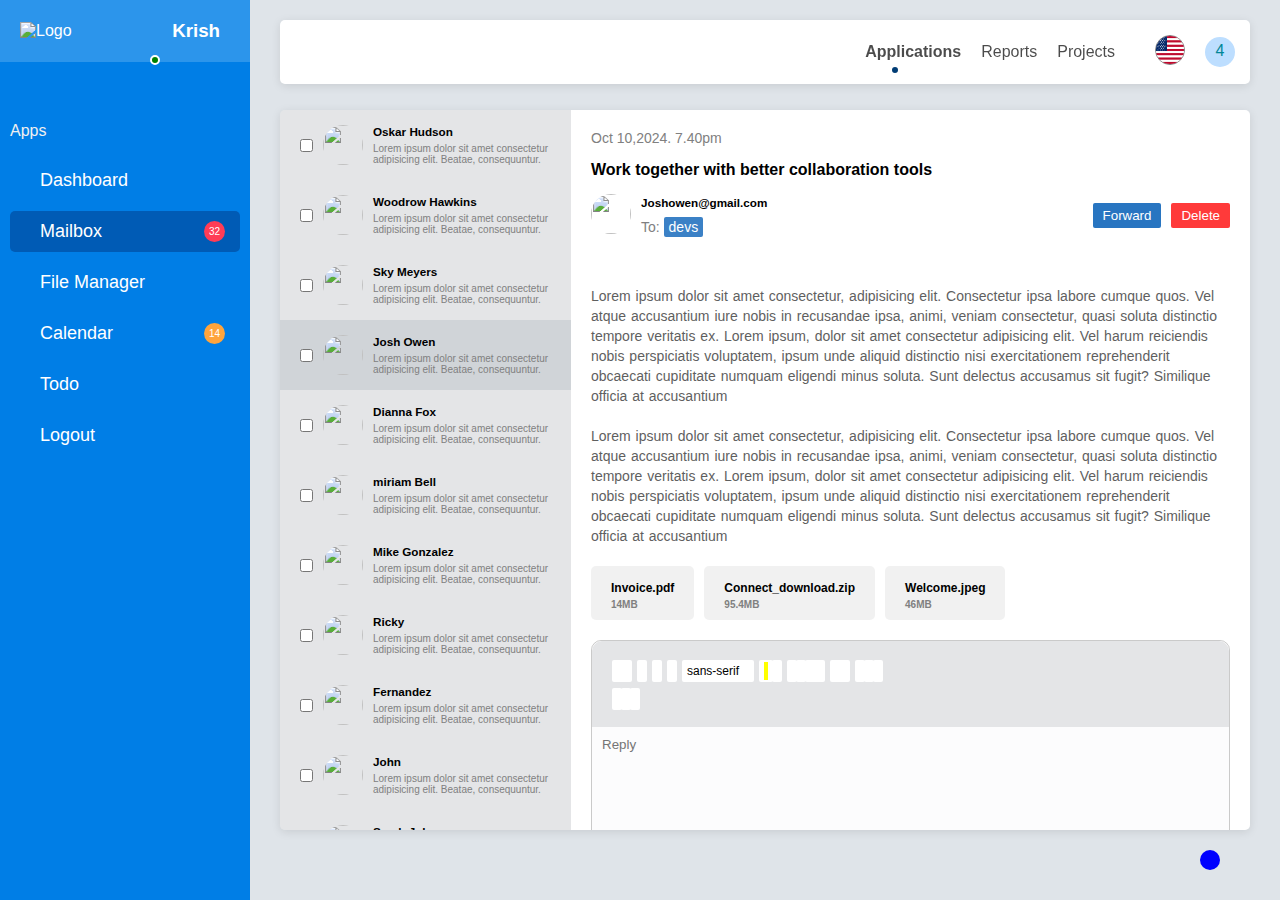
==== mailbox.html @ 8db8f069 "Add files via upload" ====
<!DOCTYPE html>
<html lang="en">

<head>
    <meta charset="UTF-8">
    <meta name="viewport" content="width=device-width, initial-scale=1.0">
    <title>Final Project</title>
    <link rel="stylesheet" href="dashboard.css">
    <link rel="stylesheet" href="mailbox.css">
    <link rel="stylesheet" href="https://cdnjs.cloudflare.com/ajax/libs/font-awesome/6.6.0/css/all.min.css"
        integrity="sha512-Kc323vGBEqzTmouAECnVceyQqyqdsSiqLQISBL29aUW4U/M7pSPA/gEUZQqv1cwx4OnYxTxve5UMg5GT6L4JJg=="
        crossorigin="anonymous" referrerpolicy="no-referrer" />

    <style>
        .nav-menu a.active {
            background-color: #005bb5;
            border-radius: 5px;
        }
    </style>
</head>

<body>
    <div class="container">
        <!-- Sidebar -->
        <div class="side-nav">
            <div class="top">
                <div class="logo">
                    <img src="/Final_project/Logo.png" alt="Logo">
                </div>
                <div class="profile">
                    <h3 style="font-family:'Gill Sans', 'Gill Sans MT', Calibri, 'Trebuchet MS', sans-serif">Krish</h3>
                    <img src="https://img.freepik.com/premium-vector/draw-smiling-boy-profile-vector-illustration_969863-65068.jpg"
                        alt="">
                    <span class="online-status"></span>
                </div>
            </div>
            <ul class="nav-menu">
                <li style="margin-bottom:20px;color:rgb(240, 240, 240)">Apps</li>
                <li><a href="dashboard.html"><i class="fa-solid fa-table-columns"></i>Dashboard</a></li>
                <li><a href="mailbox.html" class="active"><i class="fa-solid fa-envelope"></i>Mailbox <span
                            class="mail-count">32</span></a></li>
                <li><a href="#"><i class="fa-solid fa-folder"></i>File Manager</a></li>
                <li><a href="#"><i class="fa-regular fa-calendar"></i>Calendar <span class="date-count">14</span></a>
                </li>
                <li><a href="#"><i class="fa-solid fa-check"></i>Todo</a></li>
                <li><a href="index.html"><i class="fa-solid fa-right-from-bracket"></i>Logout</a></li>

            </ul>
        </div>

        <!-- Main Content -->
        <div class="main">
            <div class="nav">
                <div class="header">
                    <div class="left-icon">
                        <a href=""><i class="fa-solid fa-arrow-left"></i></a>
                        <a href=""><i class="fa-solid fa-plus"></i></a>
                        <a href=""><i class="fa-regular fa-compass"></i></a>
                    </div>
                    <div class="right-option">
                        <a href="" class="applications">Applications <span></span></a>
                        <a href="">Reports</a>
                        <a href="">Projects</a>
                        <a href=""><i class="fa-solid fa-magnifying-glass"></i></a>
                        <a href=""><img
                                src="[data-uri]"
                                class="country" alt="">
                        </a>
                        <a href="" class="menu-num" style="color: rgb(0, 134, 151);">4</a>
                    </div>
                </div>

            </div>
            <div class="main-content">
                <div class="mailbox-container">
                    <div class="contacts">
                        <ul>
                            <li>
                                <div class="img-card">
                                    <input type="checkbox">
                                    <img src="https://i.pinimg.com/736x/8b/16/7a/8b167af653c2399dd93b952a48740620.jpg"
                                        alt="">
                                    <div>
                                        <h3>Oskar Hudson</h3>
                                        <p>Lorem ipsum dolor sit amet consectetur adipisicing elit. Beatae,
                                            consequuntur.</p>
                                    </div>
                                </div>
                            </li>
                            <li>
                                <div class="img-card">
                                    <input type="checkbox">
                                    <img src="https://i.pinimg.com/736x/8b/16/7a/8b167af653c2399dd93b952a48740620.jpg"
                                        alt="">
                                    <div>
                                        <h3>Woodrow Hawkins</h3>
                                        <p>Lorem ipsum dolor sit amet consectetur adipisicing elit. Beatae,
                                            consequuntur.</p>
                                    </div>
                                </div>
                            </li>
                            <li>
                                <div class="img-card">
                                    <input type="checkbox">
                                    <img src="https://i.pinimg.com/736x/8b/16/7a/8b167af653c2399dd93b952a48740620.jpg"
                                        alt="">
                                    <div>
                                        <h3>Sky Meyers</h3>
                                        <p>Lorem ipsum dolor sit amet consectetur adipisicing elit. Beatae,
                                            consequuntur.</p>
                                    </div>
                                </div>
                            </li>
                            <li class="check-mail">
                                <div class="img-card">
                                    <input type="checkbox">
                                    <img src="https://i.pinimg.com/736x/8b/16/7a/8b167af653c2399dd93b952a48740620.jpg"
                                        alt="">
                                    <div>
                                        <h3>Josh Owen</h3>
                                        <p>Lorem ipsum dolor sit amet consectetur adipisicing elit. Beatae,
                                            consequuntur.</p>
                                    </div>
                                </div>
                            </li>
                            <li>
                                <div class="img-card">
                                    <input type="checkbox">
                                    <img src="https://i.pinimg.com/736x/8b/16/7a/8b167af653c2399dd93b952a48740620.jpg"
                                        alt="">
                                    <div>
                                        <h3>Dianna Fox</h3>
                                        <p>Lorem ipsum dolor sit amet consectetur adipisicing elit. Beatae,
                                            consequuntur.</p>
                                    </div>
                                </div>
                            </li>
                            <li>
                                <div class="img-card">
                                    <input type="checkbox">
                                    <img src="https://i.pinimg.com/736x/8b/16/7a/8b167af653c2399dd93b952a48740620.jpg"
                                        alt="">
                                    <div>
                                        <h3>miriam Bell</h3>
                                        <p>Lorem ipsum dolor sit amet consectetur adipisicing elit. Beatae,
                                            consequuntur.</p>
                                    </div>
                                </div>
                            </li>
                            <li>
                                <div class="img-card">
                                    <input type="checkbox">
                                    <img src="https://i.pinimg.com/736x/8b/16/7a/8b167af653c2399dd93b952a48740620.jpg"
                                        alt="">
                                    <div>
                                        <h3>Mike Gonzalez</h3>
                                        <p>Lorem ipsum dolor sit amet consectetur adipisicing elit. Beatae,
                                            consequuntur.</p>
                                    </div>
                                </div>
                            </li>
                            <li>
                                <div class="img-card">
                                    <input type="checkbox">
                                    <img src="https://i.pinimg.com/736x/8b/16/7a/8b167af653c2399dd93b952a48740620.jpg"
                                        alt="">
                                    <div>
                                        <h3>Ricky</h3>
                                        <p>Lorem ipsum dolor sit amet consectetur adipisicing elit. Beatae,
                                            consequuntur.</p>
                                    </div>
                                </div>
                            </li>
                            <li>
                                <div class="img-card">
                                    <input type="checkbox">
                                    <img src="https://i.pinimg.com/736x/8b/16/7a/8b167af653c2399dd93b952a48740620.jpg"
                                        alt="">
                                    <div>
                                        <h3>Fernandez</h3>
                                        <p>Lorem ipsum dolor sit amet consectetur adipisicing elit. Beatae,
                                            consequuntur.</p>
                                    </div>
                                </div>
                            </li>
                            <li>
                                <div class="img-card">
                                    <input type="checkbox">
                                    <img src="https://i.pinimg.com/736x/8b/16/7a/8b167af653c2399dd93b952a48740620.jpg"
                                        alt="">
                                    <div>
                                        <h3>John</h3>
                                        <p>Lorem ipsum dolor sit amet consectetur adipisicing elit. Beatae,
                                            consequuntur.</p>
                                    </div>
                                </div>
                            </li>
                            <li>
                                <div class="img-card">
                                    <input type="checkbox">
                                    <img src="https://i.pinimg.com/736x/8b/16/7a/8b167af653c2399dd93b952a48740620.jpg"
                                        alt="">
                                    <div>
                                        <h3>Sarah Johnson</h3>
                                        <p>Lorem ipsum dolor sit amet consectetur adipisicing elit. Beatae,
                                            consequuntur.</p>
                                    </div>
                                </div>
                            </li>
                            <li>
                                <div class="img-card">
                                    <input type="checkbox">
                                    <img src="https://i.pinimg.com/736x/8b/16/7a/8b167af653c2399dd93b952a48740620.jpg"
                                        alt="">
                                    <div>
                                        <h3>Michael Brown</h3>
                                        <p>Lorem ipsum dolor sit amet consectetur adipisicing elit. Beatae,
                                            consequuntur.</p>
                                    </div>
                                </div>
                            </li>
                            <li>
                                <div class="img-card">
                                    <input type="checkbox">
                                    <img src="https://i.pinimg.com/736x/8b/16/7a/8b167af653c2399dd93b952a48740620.jpg"
                                        alt="">
                                    <div>
                                        <h3>Emily Davis</h3>
                                        <p>Lorem ipsum dolor sit amet consectetur adipisicing elit. Beatae,
                                            consequuntur.</p>
                                    </div>
                                </div>
                            </li>
                            <li>
                                <div class="img-card">
                                    <input type="checkbox">
                                    <img src="https://i.pinimg.com/736x/8b/16/7a/8b167af653c2399dd93b952a48740620.jpg"
                                        alt="">
                                    <div>
                                        <h3>David Wilson</h3>
                                        <p>Lorem ipsum dolor sit amet consectetur adipisicing elit. Beatae,
                                            consequuntur.</p>
                                    </div>
                                </div>
                            </li>
                            <li>
                                <div class="img-card">
                                    <input type="checkbox">
                                    <img src="https://i.pinimg.com/736x/8b/16/7a/8b167af653c2399dd93b952a48740620.jpg"
                                        alt="">
                                    <div>
                                        <h3>John Smith</h3>
                                        <p>Lorem ipsum dolor sit amet consectetur adipisicing elit. Beatae,
                                            consequuntur.</p>
                                    </div>
                                </div>
                            </li>

                        </ul>
                    </div>

                    <div class="compose-mail">
                        <div class="top">
                            <p>Oct 10,2024. 7.40pm</p>
                            <h2>Work together with better collaboration tools</h2>
                            <div class="img-card">
                                <div style="display:flex;align-items: center;gap: 10px;">
                                    <div>
                                        <img src="https://i.pinimg.com/736x/8b/16/7a/8b167af653c2399dd93b952a48740620.jpg"
                                            alt="">
                                    </div>
                                    <div>
                                        <h3>Joshowen@gmail.com</h3>
                                        <p style="margin-top:10px;">To: <span
                                                style="padding:2px 5px;background-color:#005bb5c4;color:white;border-radius:2px;">devs</span>
                                        </p>
                                    </div>

                                </div>
                                <div class="buttons">
                                    <button class="forward">Forward</button>
                                    <button class="delete">Delete</button>
                                </div>
                            </div>
                        </div>

                        <div class="body-mail">
                            <p>Lorem ipsum dolor sit amet consectetur, adipisicing elit. Consectetur ipsa labore cumque
                                quos. Vel atque
                                accusantium iure nobis in recusandae ipsa, animi, veniam consectetur, quasi soluta
                                distinctio tempore
                                veritatis ex. Lorem ipsum, dolor sit amet consectetur adipisicing elit. Vel harum
                                reiciendis nobis
                                perspiciatis voluptatem, ipsum unde aliquid distinctio nisi exercitationem reprehenderit
                                obcaecati
                                cupiditate numquam eligendi minus soluta. Sunt delectus accusamus sit fugit? Similique
                                officia at
                                accusantium <br> <br>Lorem ipsum dolor sit amet consectetur, adipisicing elit.
                                Consectetur ipsa labore cumque quos. Vel atque
                                accusantium iure nobis in recusandae ipsa, animi, veniam consectetur, quasi soluta
                                distinctio tempore
                                veritatis ex. Lorem ipsum, dolor sit amet consectetur adipisicing elit. Vel harum
                                reiciendis nobis
                                perspiciatis voluptatem, ipsum unde aliquid distinctio nisi exercitationem reprehenderit
                                obcaecati
                                cupiditate numquam eligendi minus soluta. Sunt delectus accusamus sit fugit? Similique
                                officia at
                                accusantium
                            </p>

                            <div class="files">
                                <div class="icon-box">
                                    <i class="fa-regular fa-file"></i>
                                    <div class="text">
                                        <h4>Invoice.pdf</h4>
                                        <p>14MB</p>
                                    </div>
                                    <i class="fa-solid fa-download download"></i>
                                </div>
                                <div class="icon-box">
                                    <i class="fa-regular fa-file-zipper"></i>
                                    <div class="text">
                                        <h4>Connect_download.zip</h4>
                                        <p>95.4MB</p>
                                    </div>
                                    <i class="fa-solid fa-download download"></i>
                                </div>
                                <div class="icon-box">
                                    <i class="fa-regular fa-file-image"></i>
                                    <div class="text">
                                        <h4>Welcome.jpeg</h4>
                                        <p>46MB</p>
                                    </div>
                                    <i class="fa-solid fa-download download"></i>
                                </div>
                            </div>

                            <div class="write-area">
                                <div class="top">
                                    <a href=""><i class="fa-solid fa-wand-magic-sparkles"></i><i
                                            class="fa-solid fa-angle-down"></i></a>
                                    <a href=""><i class="fa-solid fa-bold"></i></a>
                                    <a href=""><i class="fa-solid fa-italic"></i></a>
                                    <a href=""><i class="fa-solid fa-underline"></i></a>
                                    <a href="">sans-serif<i class="fa-solid fa-angle-down"></i></a>
                                    <a href=""><i class="fa-solid fa-font"
                                            style="padding:2px;background-color:yellow"></i></a> <i
                                        class="fa-solid fa-angle-down"
                                        style="padding: 4px 5px;background-color: white;
                                    border-radius: 2px;font-size: 12px;margin-left:-6px;margin-right:5px;cursor: pointer;"></i>
                                    <a href=""><i class="fa-solid fa-list-ul"></i></a>
                                    <a href="" style="margin-left:-6px;"><i class="fa-solid fa-list-ol"></i></a>
                                    <a href="" style="margin-left:-6px;"><i class="fa-solid fa-indent"></i><i
                                            class="fa-solid fa-angle-down"></i></a>
                                    <a href=""><i class="fa-solid fa-table"></i><i
                                            class="fa-solid fa-angle-down"></i></a>
                                    <a href=""><i class="fa-solid fa-link"></i></a>
                                    <a href="" style="margin-left:-6px;"><i class="fa-regular fa-image"></i></a>
                                    <a href="" style="margin-left:-6px;"><i class="fa-solid fa-video"></i></a> <br>
                                    <div style="margin-top:10px;"></div>
                                    <a href=""><i class="fa-solid fa-expand"></i></a>
                                    <a href="" style="margin-left:-6px;"><i class="fa-solid fa-code"></i></a>
                                    <a href="" style="margin-left:-6px;"><i class="fa-solid fa-question"></i></a>
                                </div>

                                <textarea name="" placeholder="Reply" id="" cols="30" rows="10"></textarea>
                            </div>

                        </div>
                        <div class="edit-mark"><i class="fa-solid fa-pencil"></i></div>
                    </div>
                </div>

            </div>

        </div>
    </div>


</body>

</html>
---- dashboard.css ----
* {
    margin: 0;
    padding: 0;
    box-sizing: border-box;
    font-family: Arial, sans-serif;
}

body,
html {
    height: 100%;
}

.container {
    display: flex;
    height: 100vh;
}

.side-nav {
    width: 250px;
    background-color: rgb(0, 126, 230);
    color: white;
    position: fixed;
    top: 0;
    left: 0;
    height: 100vh;
    display: flex;
    flex-direction: column;
    /* padding: 0 20px; */
}

.side-nav .top {
    display: flex;
    justify-content: space-between;
    padding: 20px 20px;
    align-items: center;
    background-color: #daf5ff33;
}

.side-nav .top .profile {
    display: flex;
    justify-content: center;
    gap: 10px;
    align-items: center;
}

.side-nav .top .profile img {
    width: 30%;
    border-radius: 50%;
}

.online-status {
    position: absolute;
    top: 55px;
    bottom: 5px;
    right: 90px;
    width: 10px;
    height: 10px;
    background-color: green;
    border: 2px solid white;
    border-radius: 50%;
}

.side-nav .logo img {
    width: 90%;
    margin-bottom: 0px;
}

.nav-menu {
    list-style-type: none;
    margin-top: 50px;
}

.nav-menu li {
    margin: 10px 10px;
}

.nav-menu li a {
    color: white;
    text-decoration: none;
    font-size: 18px;
    display: block;
    padding: 10px 15px;
}

.nav-menu i {
    margin-right: 15px;
}

.nav-menu li a:hover {
    background-color: #005bb5;
    border-radius: 5px;
}

.nav-menu a.active {
    background-color: #005bb5;
    border-radius: 5px;
}



.mail-count {
    background-color: rgb(255, 60, 86);
    border-radius: 50%;
    padding: 5px;
    font-size: 10px;
    float: right;
}



.date-count {
    background-color: rgb(255, 164, 60);
    border-radius: 50%;
    padding: 5px;
    font-size: 10px;
    float: right;
}

/* Main Content */
.main {
    margin-left: 250px;
    width: 100%;
    overflow: scroll;
    padding: 50px;
    height: 100vh;
    background-color: #dfe4e9;
    z-index: 1;
}

.nav {
    position: fixed;
    z-index: 9999;
    background-color: #dfe4e9;
    padding-top: 60px;
    top: 0;
    left: 280px;
    right: 30px;
}


.header {
    background-color: #ffffff;
    padding: 15px;
    box-shadow: 0 2px 10px rgba(0, 0, 0, 0.1);
    border-radius: 5px;
    z-index: 999;
    display: flex;
    align-items: center;
    justify-content: space-between;
    position: fixed;
    top: 20px;
    left: 280px;
    right: 30px;
}

.header .left-icon {
    display: flex;
    align-items: center;
    gap: 20px;
}

.header .left-icon i {
    font-size: 20px;
    color: rgba(0, 0, 0, 0.705);
}

.header .right-option {
    display: flex;
    align-items: center;
    gap: 20px;
}

.header a {
    text-decoration: none;
    color: rgba(0, 0, 0, 0.705);
    font-size: 16px;
}

.menu-num {
    background-color: #bddeff;
    border-radius: 100%;
    font-size: 15px;
    padding: 5px;
    text-align: center;
    height: 30px;
    width: 30px;
}

.applications {
    font-weight: 550;
}

.applications span {
    position: absolute;
    top: 45px;
    bottom: 5px;
    right: 350px;
    width: 10px;
    height: 10px;
    background-color: rgb(0, 60, 116);
    border: 2px solid white;
    border-radius: 50%;
}

.country {
    width: 30px;
    height: 30px;
    border-radius: 100%;
    border: 1px solid rgb(129, 129, 129);
}

.main-content {
    padding: 20px;
    margin-top: 50px;
    margin-bottom: 100px;
}


.main-content .content {
    padding: 20px;
    background-color: rgba(255, 255, 255, 0);
    margin-top: 0px;
    height: 100vh;
}

.grid-container {
    display: grid;
    grid-template-columns: repeat(3, 1fr);
    grid-gap: 15px;
    padding: 10px;
}

.grid-item {
    background-color: white;
    color: black;
    border-radius: 5px;
    padding: 20px;
    text-align: center;
    font-size: 20px;
    box-shadow: 0 2px 10px rgba(0, 0, 0, 0.1);
}

.grid-item-7 {
    grid-column: span 3;
}


.grid-item-13 {
    grid-column: span 2;
}



.icon-box {
    display: flex;
    align-items: flex-start;
    justify-content: space-between;
}

.icon-box .text p,
h2 {
    text-align: left;
    margin-bottom: 5px;
}

.icon-box .text p {
    font-size: 12px;
    color: gray;
    font-weight: 700;
}

.icon-box .text h2 {
    font-size: 25px;
}

.icon-box .left {
    display: flex;
    align-items: start;
    gap: 20px;
}

.icon-box .left i {
    padding: 10px;
    border-radius: 5px;
    width: 40px;
    height: 40px;
    align-items: center;
    text-align: center;
}

.icon-box .left .sales,
.balance {
    background-color: rgb(231 172 255);
    color: rgb(148 54 186);
}

.icon-box .left .users,
.task {
    background-color: rgb(232 255 191);
    color: rgb(97 150 0);
}

.icon-box .left .download,
.engagement {
    background-color: rgb(255 208 132);
    color: rgb(151 93 0);
}

.grid-item-card-right {
    display: inline-flex;
    align-items: center;
    padding: 4px 8px;
    gap: 5px;
    background-color: #beffda;
    border-radius: 3px;
    font-size: 10px;
    color: #00963d;
}


.row-2 .top {
    display: flex;
    justify-content: space-between;
    align-items: start;
    margin-bottom: 15px;
}


.row-2 .left h3 {
    font-size: 15px;
    margin: 0;
    color: #333;
    text-align: left;
}

.row-2 .left p {
    font-size: 14px;
    margin: 10px 0 10px 0;
    color: #666;
    text-align: left;
    font-size: 12px;
}


.row-2 .right {
    font-size: 10px;
    color: #28a745;
    padding: 2px 5px;
    display: inline-flex;
    background-color: #beffda;
}


.row-2 .icon-box {
    display: flex;
    align-items: center;
    margin-bottom: 10px;
}

.row-2 .icon-box .dashboard {
    color: darkblue;
    background-color: lightblue;
}

.row-2 .icon-box .mail {
    background-color: rgb(231 172 255);
    color: rgb(148 54 186);
}

.row-2 .icon-box .bugfix {
    background-color: rgb(232 255 191);
    color: rgb(97 150 0);
}

.row-2 .icon-box .file {
    background-color: rgb(255 208 132);
    color: rgb(151 93 0);
}

.row-2 .icon-box .design {
    color: darkred;
    background-color: lightpink;
}


.row-2 .icon-box .icon {
    padding: 10px;
    border-radius: 5px;
    margin-right: 10px;
    font-size: 14px;
    width: 35px;
    height: 32px;
    text-align: center;
}

.row-2 .progress-container {
    width: 100%;
}

.row-2 .progress-container p {
    font-size: 12px;
    color: gray;
    text-align: left;
}


.row-2 .progress-container h3 {
    font-size: 16px;
    color: #333;
    margin-bottom: 5px;
    text-align: left;
    font-size: 12px;
}


.row-2 .progress-bar {
    width: 100%;
    height: 5px;
    background-color: rgb(209, 209, 209);
    border-radius: 5px;
}

.row-2 .progress-bar .dashboard-level {
    background-color: blue;
    width: 40%;
    height: 5px;
}

.row-2 .progress-bar .mail-level {
    background-color: blue;
    width: 60%;
    height: 5px;
}

.row-2 .progress-bar .bug-level {
    background-color: blue;
    width: 20%;
    height: 5px;
}

.row-2 .progress-bar .file-level {
    background-color: blue;
    width: 80%;
    height: 5px;
}

.row-2 .progress-bar .design-level {
    background-color: blue;
    width: 50%;
    height: 5px;
}

.grid-item-13 {
    display: flex;
    flex-direction: column;
    justify-content: space-between;
}

.grid-item-13 .text-content {
    margin-left: 100px;
    text-align: left;
    font-size: 12px;
    display: flex;
    flex-direction: column;
    gap: 5px;
    padding: 20px;
}

.grid-item-13 .text-content p {
    color: gray;
}

.grid-item-13 .bottom {
    display: flex;
    align-items: center;
    justify-content: space-between;
    font-size: 12px;
    padding: 10px 20px;
    background-color: #daf5ffa8;
}

.grid-item-13 .bottom button {
    padding: 6px 10px;
    border-radius: 5px;
    border: none;
    background-color: rgba(0, 0, 255, 0.795);
    color: white;
    cursor: pointer;
    transition: 0.2s;
}

.grid-item-13 .bottom button:hover {
    background-color: rgb(0, 0, 255);
}

.box12 {
    display: flex;
    flex-direction: column;
    gap: 20px;
    font-size: 12px;
}

.box12 .top {
    display: flex;
    align-items: center;
    justify-content: space-between;
    font-size: 12px;
}

.box12 .img-card {
    display: flex;
    align-items: flex-start;
    font-size: 10px;
    gap: 20px;
    text-align: left;
}

.box12 .img-card img {
    width: 45px;
    height: 50px;
    border-radius: 5px;
}

.box12 .img-card p {
    color: gray;
    margin-top: 5px;
}

.box12 .buttons {
    display: flex;
    justify-content: center;
    gap: 20px;
}

.box12 .buttons i {
    margin-right: 10px;
}

.box12 .buttons button {
    padding: 5px 12px;
    width: 100%;
    border: none;
    border-radius: 5px;
    font-size: 12px;
    text-align: center;
    cursor: pointer;
    transition: background-color 0.7s ease 5.5s ease;
}

.box12 .buttons button:hover {
    transform: scale(1.08)
}

.box12 .buttons .ignore {
    background-color: rgba(255, 0, 0, 0.712);
    color: white;
}

.box12 .buttons .accept {
    background-color: rgba(0, 128, 0, 0.712);
    color: white;
}


.grid-item-7 {
    display: flex;
    justify-content: space-between;
    gap: 0px;
    padding: 0;
}

.grid-item-7 .left {
    width: 80%;
    padding: 20px;
}

.grid-item-7 .left .left-top {
    font-size: 14px;
}

.grid-item-7 .left .right-top {
    background-color: rgba(128, 128, 128, 0.096);
    font-size: 10px;
    padding: 2px 5px;
    border-radius: 2px;
    font-weight: 600;
}

.grid-item-7 .right {
    width: 40%;
    margin-left: 20px;
    background-color: rgba(199, 242, 255, 0.308);
    border-left: 1px solid rgba(128, 128, 128, 0.158);
    padding: 20px;
}

.grid-item-7 .left .top {
    display: flex;
    justify-content: space-between;
    text-align: left;
}

.grid-item-7 .right .top {
    display: flex;
    align-items: flex-start;
    justify-content: space-between;
}

.grid-item-7 .right p {
    color: gray;
    font-size: 12px;
    margin-top: 10px;
    text-align: left;
}

.grid-item-7 .right h3 {
    font-size: 16px;
    text-align: left;
}

.grid-item-7 .right .top .right-top {
    font-size: 10px;
    color: #0076c5;
    padding: 2px 5px;
    display: inline-flex;
    background-color: #daf5ffa8;
}

table {
    font-size: 12px;
    text-align: left;
    background-color: #ffffff;
    border-radius: 5px;
    width: 100%;
    margin-top: 10px;
}

table td i {
    margin-left: 10px;
}

table td {
    color: #666;
    padding: 10px 0;
}

tr {
    border-bottom: 1px solid #daf5ffa8;
    padding: 5px 20px;
}

table tr {
    display: flex;
    justify-content: space-between;
    align-items: center;
}

table i {
    font-size: 10px;
    margin: 0;
}

.grid-item-wave {
    padding: 0;
    /* height: 170px; */
}

.grid-item-wave .icon-box {
    padding: 20px;
    margin-bottom: -20px;
}

#wave {
    position: relative;
    top: 5px;
}
---- mailbox.css ----
body,
html {
    height: 100%;
    margin: 0;
    overflow: hidden;
}

.main-content {
    padding: 0;
    margin-top: 80px;
}

.main {
    padding: 30px;
    overflow: hidden;
}

.nav-menu a.active {
    background-color: #005bb5;
    border-radius: 5px;
}

.mailbox-container {
    display: flex;
    height: 80vh;
    flex-basis: 3;
    padding: 0;
    overflow: hidden;
    border-radius: 5px;
    /* box-shadow: rgba(17, 12, 46, 0.082) 0px 48px 100px 0px; */
    box-shadow: 0 2px 10px rgba(0, 0, 0, 0.1);
}


.contacts {
    width: 30%;
    overflow-y: auto;
    scrollbar-width: thin;
    scrollbar-color: #ffffffc4;
}

.contacts ul {
    list-style: none;
    padding: 0;
}

.contacts li {
    /* background-color:#daf5ffa8; */
    background-color: rgb(228, 229, 231);
    padding: 15px 5px 15px 20px;
}

.contacts .check-mail {
    background-color: rgba(128, 128, 128, 0.158);
}

.compose-mail {
    background-color: white;
    overflow-y: scroll;
    width: 70%;
    scrollbar-width: thin;
    padding: 20px;
}

.contacts li .img-card {
    display: flex;
    align-items: center;
    font-size: 10px;
    gap: 10px;
    text-align: left;
}

.contacts li .img-card img {
    width: 40px;
    height: 40px;
    border-radius: 50px;
}

.contacts li .img-card p {
    color: gray;
    margin-top: 5px;
}

.compose-mail .top p {
    color: gray;
    font-size: 14px;
}

.compose-mail .top h2 {
    font-size: 16px;
    margin: 15px 0;
}



.compose-mail .top .img-card {
    display: flex;
    align-items: center;
    justify-content: space-between;
    font-size: 10px;
    gap: 10px;
    text-align: left;
}

.compose-mail .top .img-card img {
    width: 40px;
    height: 40px;
    border-radius: 50px;
}

.compose-mail .top .img-card .buttons {
    display: flex;
    gap: 10px;
}

.compose-mail .top .img-card .forward {
    padding: 5px 10px;
    border-radius: 2px;
    background-color: #005bb5d7;
    border: none;
    color: white;
    cursor: pointer;
    transition: 0.2s;
}

.compose-mail .top .img-card .forward:hover {
    background-color: #014c97;
}

.compose-mail .top .img-card .delete {
    padding: 5px 10px;
    border-radius: 2px;
    background-color: rgba(255, 0, 0, 0.774);
    border: none;
    color: white;
    cursor: pointer;
    transition: 0.2s;
}

.compose-mail .top .img-card .delete:hover {
    background-color: rgb(224, 0, 0);
}



.compose-mail .top .img-card p {
    color: gray;
    margin-top: 5px;
}

.body-mail p {
    color: rgb(95, 95, 95);
    margin-top: 50px;
    font-size: 14px;
    word-spacing: 1px;
    line-height: 20px;
}

.body-mail .files {
    display: flex;
    margin-top: 20px;
    align-items: center;
    gap: 10px;
}

.body-mail .files .icon-box {
    display: flex;
    gap: 10px;
    align-items: center;
    background-color: rgba(128, 128, 128, 0.11);
    border-radius: 5px;
    padding: 0px 10px;
}

.body-mail .files .icon-box i {
    font-size: 15px;
    color: #005bb5c4;
}

.body-mail .files .icon-box .download {
    cursor: pointer;
}

.body-mail .files .icon-box h4 {
    font-size: 12px;
    margin: 0;
    margin-top: 15px;
}

.body-mail .files .icon-box p {
    margin-top: 0px;
    font-size: 10px;
}

.write-area {
    border-radius: 10px;
    margin-top: 20px;
    border: solid 1px rgba(128, 128, 128, 0.418);
}

.write-area .top {
    padding: 20px;
    background-color: rgb(228, 229, 231);
    border-radius: 10px 10px 0 0;
}

.write-area .top a {
    padding: 4px 5px;
    background-color: white;
    border-radius: 2px;
    margin-right: 5px;
    font-size: 12px;
    color: black;
    text-decoration: none;
}

.write-area .top a .fa-angle-down {
    margin-left: 10px;
}

textarea {
    padding: 10px;
    border: none;
    width: 100%;
    background-color: rgba(228, 229, 231, 0.103);
}

textarea:focus {
    outline: none;
}

.edit-mark {
    padding: 10px;
    border-radius: 50px;
    background-color: blue;
    color: white;
    position: fixed;
    bottom: 30px;
    right: 60px;
    font-size: 12px;
    cursor: pointer;
}
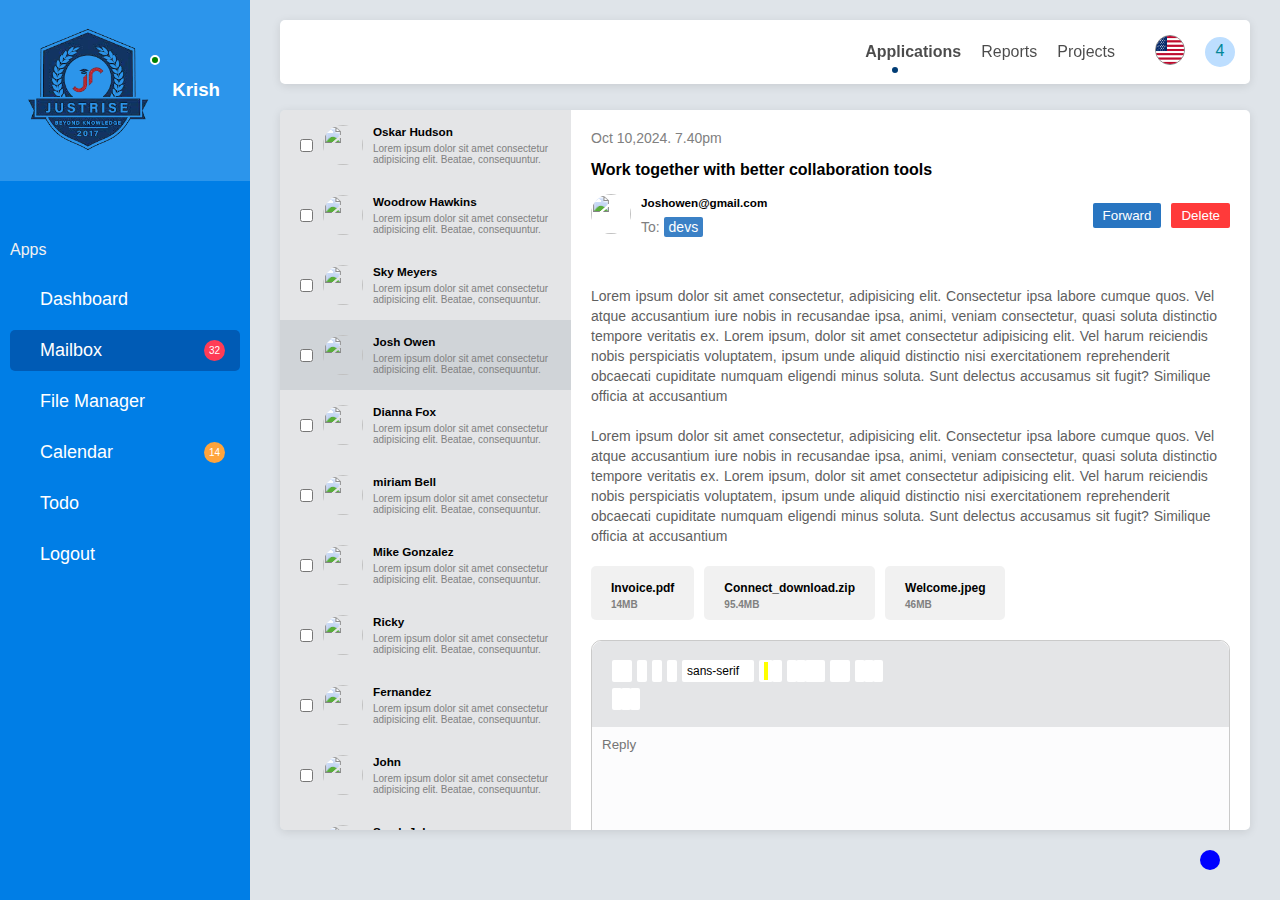
==== commit b70d3831: "Update mailbox.html" ====
--- a/mailbox.html
+++ b/mailbox.html
@@ -25,7 +25,7 @@
         <div class="side-nav">
             <div class="top">
                 <div class="logo">
-                    <img src="/Final_project/Logo.png" alt="Logo">
+                    <img src="./Logo.png" alt="Logo">
                 </div>
                 <div class="profile">
                     <h3 style="font-family:'Gill Sans', 'Gill Sans MT', Calibri, 'Trebuchet MS', sans-serif">Krish</h3>
@@ -379,4 +379,4 @@
 
 </body>
 
-</html>+</html>
